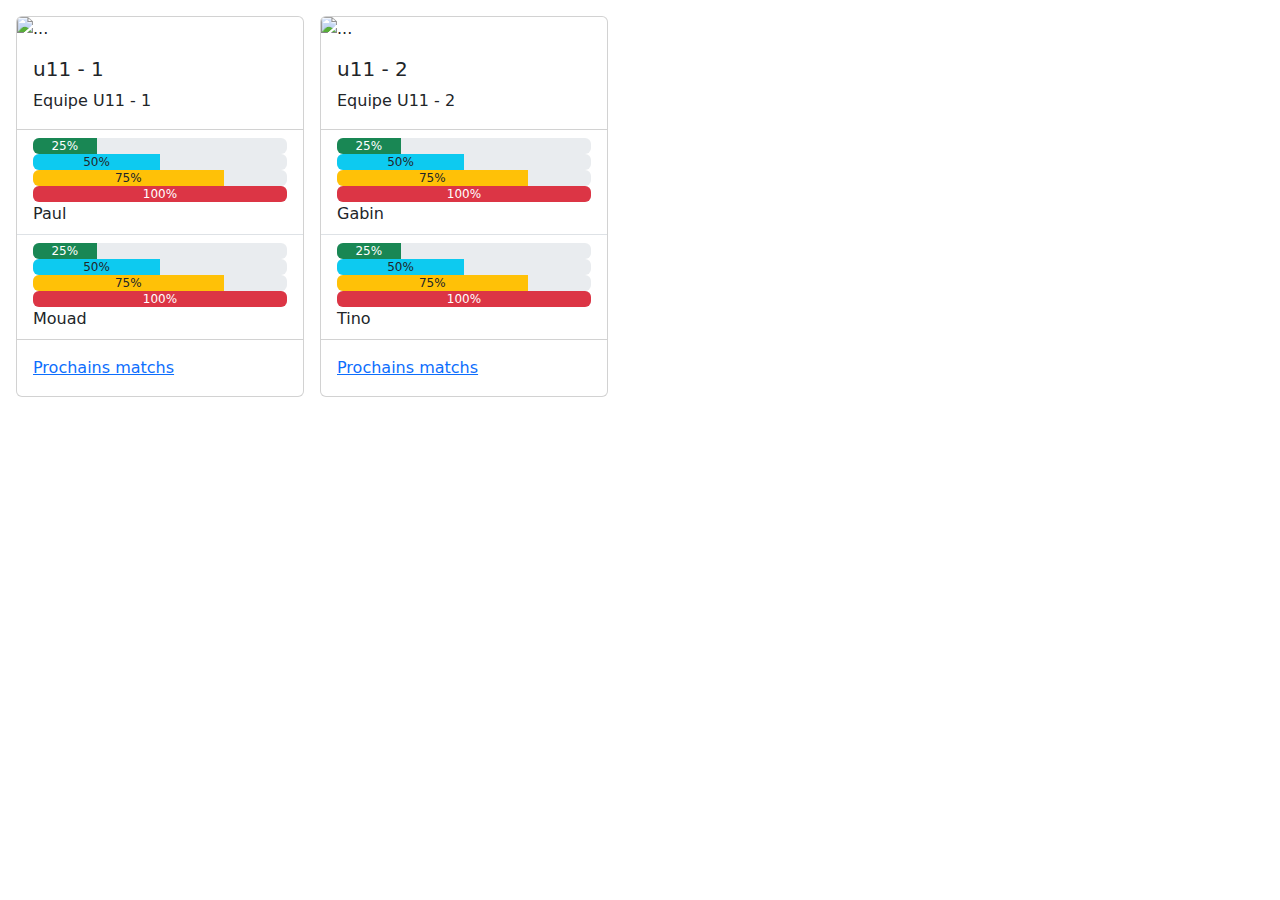
==== index.html @ 0052d552 "first" ====
<!doctype html>
<html lang="fr">
  <head>
    <meta charset="utf-8">
    <meta name="viewport" content="width=device-width, initial-scale=1">
    <title>Hello Coach</title>
      <link href="https://cdn.jsdelivr.net/npm/bootstrap@5.3.3/dist/css/bootstrap.min.css" rel="stylesheet" integrity="sha384-QWTKZyjpPEjISv5WaRU9OFeRpok6YctnYmDr5pNlyT2bRjXh0JMhjY6hW+ALEwIH" crossorigin="anonymous">
  </head>
  <body>
    <section class="team-user d-flex p-2">
      <div class="card m-2" style="width: 18rem;">
        <img src="..." class="card-img-top" alt="...">
        <div class="card-body">
          <h5 class="card-title">u11 - 1</h5>
          <p class="card-text">
            Equipe U11 - 1
          </p>
        
        </div>
        <ul class="list-group list-group-flush">
          <li class="list-group-item">
           
            <div class="progress" role="progressbar" aria-label="Success example" aria-valuenow="25" aria-valuemin="0" aria-valuemax="100">
              <div class="progress-bar bg-success" style="width: 25%">25%</div>
            </div>
            <div class="progress" role="progressbar" aria-label="Info example" aria-valuenow="50" aria-valuemin="0" aria-valuemax="100">
              <div class="progress-bar bg-info text-dark" style="width: 50%">50%</div>
            </div>
            <div class="progress" role="progressbar" aria-label="Warning example" aria-valuenow="75" aria-valuemin="0" aria-valuemax="100">
              <div class="progress-bar bg-warning text-dark" style="width: 75%">75%</div>
            </div>
            <div class="progress" role="progressbar" aria-label="Danger example" aria-valuenow="100" aria-valuemin="0" aria-valuemax="100">
              <div class="progress-bar bg-danger" style="width: 100%">100%</div>
            </div>
            Paul
          </li>
          <li class="list-group-item">
            <div class="progress" role="progressbar" aria-label="Success example" aria-valuenow="25" aria-valuemin="0" aria-valuemax="100">
              <div class="progress-bar bg-success" style="width: 25%">25%</div>
            </div>
            <div class="progress" role="progressbar" aria-label="Info example" aria-valuenow="50" aria-valuemin="0" aria-valuemax="100">
              <div class="progress-bar bg-info text-dark" style="width: 50%">50%</div>
            </div>
            <div class="progress" role="progressbar" aria-label="Warning example" aria-valuenow="75" aria-valuemin="0" aria-valuemax="100">
              <div class="progress-bar bg-warning text-dark" style="width: 75%">75%</div>
            </div>
            <div class="progress" role="progressbar" aria-label="Danger example" aria-valuenow="100" aria-valuemin="0" aria-valuemax="100">
              <div class="progress-bar bg-danger" style="width: 100%">100%</div>
            </div>
            Mouad
          </li>
        </ul>
        <div class="card-body">
          <a href="#" class="card-link">Prochains matchs</a>
        </div>
      </div>
      <div class="card m-2" style="width: 18rem;">
        <img src="..." class="card-img-top" alt="...">
        <div class="card-body">
          <h5 class="card-title">u11 - 2</h5>
          <p class="card-text">
            Equipe U11 - 2
          </p>
        </div>
        <ul class="list-group list-group-flush">
          <li class="list-group-item">
            <div class="progress" role="progressbar" aria-label="Success example" aria-valuenow="25" aria-valuemin="0" aria-valuemax="100">
              <div class="progress-bar bg-success" style="width: 25%">25%</div>
            </div>
            <div class="progress" role="progressbar" aria-label="Info example" aria-valuenow="50" aria-valuemin="0" aria-valuemax="100">
              <div class="progress-bar bg-info text-dark" style="width: 50%">50%</div>
            </div>
            <div class="progress" role="progressbar" aria-label="Warning example" aria-valuenow="75" aria-valuemin="0" aria-valuemax="100">
              <div class="progress-bar bg-warning text-dark" style="width: 75%">75%</div>
            </div>
            <div class="progress" role="progressbar" aria-label="Danger example" aria-valuenow="100" aria-valuemin="0" aria-valuemax="100">
              <div class="progress-bar bg-danger" style="width: 100%">100%</div>
            </div>
            Gabin
          </li>
          <li class="list-group-item">
            <div class="progress" role="progressbar" aria-label="Success example" aria-valuenow="25" aria-valuemin="0" aria-valuemax="100">
              <div class="progress-bar bg-success" style="width: 25%">25%</div>
            </div>
            <div class="progress" role="progressbar" aria-label="Info example" aria-valuenow="50" aria-valuemin="0" aria-valuemax="100">
              <div class="progress-bar bg-info text-dark" style="width: 50%">50%</div>
            </div>
            <div class="progress" role="progressbar" aria-label="Warning example" aria-valuenow="75" aria-valuemin="0" aria-valuemax="100">
              <div class="progress-bar bg-warning text-dark" style="width: 75%">75%</div>
            </div>
            <div class="progress" role="progressbar" aria-label="Danger example" aria-valuenow="100" aria-valuemin="0" aria-valuemax="100">
              <div class="progress-bar bg-danger" style="width: 100%">100%</div>
            </div>
            Tino
          </li>
        </ul>
        <div class="card-body">
          <a href="#" class="card-link">Prochains matchs</a>
        </div>
      </div>

    </section>
      

    <script src="https://cdn.jsdelivr.net/npm/bootstrap@5.3.3/dist/js/bootstrap.bundle.min.js" integrity="sha384-YvpcrYf0tY3lHB60NNkmXc5s9fDVZLESaAA55NDzOxhy9GkcIdslK1eN7N6jIeHz" crossorigin="anonymous"></script>
  </body>
  </body>
</html>
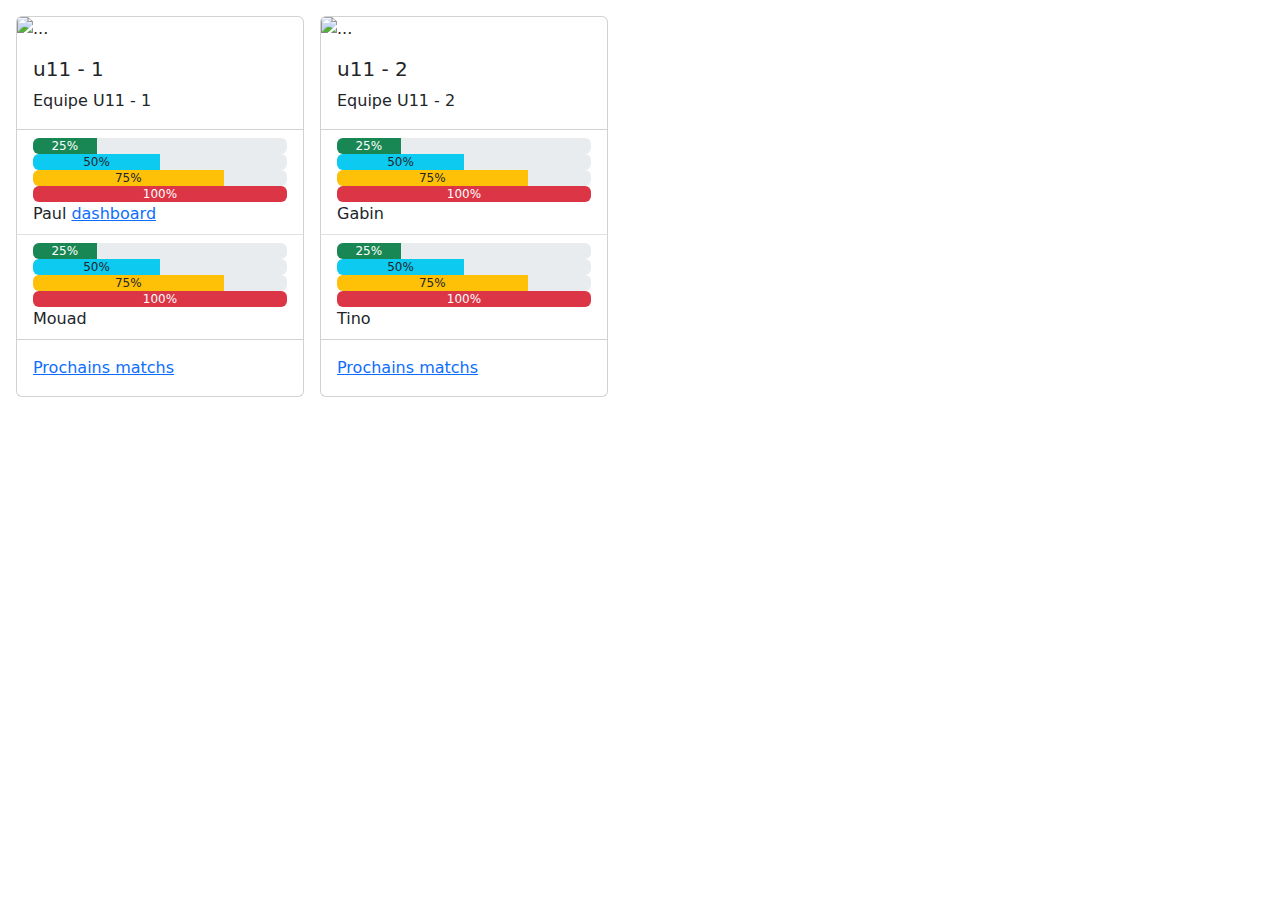
==== commit 09d4ca58: "Add files via upload" ====
--- a/index.html
+++ b/index.html
@@ -1,108 +1,108 @@
-<!doctype html>
-<html lang="fr">
-  <head>
-    <meta charset="utf-8">
-    <meta name="viewport" content="width=device-width, initial-scale=1">
-    <title>Hello Coach</title>
-      <link href="https://cdn.jsdelivr.net/npm/bootstrap@5.3.3/dist/css/bootstrap.min.css" rel="stylesheet" integrity="sha384-QWTKZyjpPEjISv5WaRU9OFeRpok6YctnYmDr5pNlyT2bRjXh0JMhjY6hW+ALEwIH" crossorigin="anonymous">
-  </head>
-  <body>
-    <section class="team-user d-flex p-2">
-      <div class="card m-2" style="width: 18rem;">
-        <img src="..." class="card-img-top" alt="...">
-        <div class="card-body">
-          <h5 class="card-title">u11 - 1</h5>
-          <p class="card-text">
-            Equipe U11 - 1
-          </p>
-        
-        </div>
-        <ul class="list-group list-group-flush">
-          <li class="list-group-item">
-           
-            <div class="progress" role="progressbar" aria-label="Success example" aria-valuenow="25" aria-valuemin="0" aria-valuemax="100">
-              <div class="progress-bar bg-success" style="width: 25%">25%</div>
-            </div>
-            <div class="progress" role="progressbar" aria-label="Info example" aria-valuenow="50" aria-valuemin="0" aria-valuemax="100">
-              <div class="progress-bar bg-info text-dark" style="width: 50%">50%</div>
-            </div>
-            <div class="progress" role="progressbar" aria-label="Warning example" aria-valuenow="75" aria-valuemin="0" aria-valuemax="100">
-              <div class="progress-bar bg-warning text-dark" style="width: 75%">75%</div>
-            </div>
-            <div class="progress" role="progressbar" aria-label="Danger example" aria-valuenow="100" aria-valuemin="0" aria-valuemax="100">
-              <div class="progress-bar bg-danger" style="width: 100%">100%</div>
-            </div>
-            Paul
-          </li>
-          <li class="list-group-item">
-            <div class="progress" role="progressbar" aria-label="Success example" aria-valuenow="25" aria-valuemin="0" aria-valuemax="100">
-              <div class="progress-bar bg-success" style="width: 25%">25%</div>
-            </div>
-            <div class="progress" role="progressbar" aria-label="Info example" aria-valuenow="50" aria-valuemin="0" aria-valuemax="100">
-              <div class="progress-bar bg-info text-dark" style="width: 50%">50%</div>
-            </div>
-            <div class="progress" role="progressbar" aria-label="Warning example" aria-valuenow="75" aria-valuemin="0" aria-valuemax="100">
-              <div class="progress-bar bg-warning text-dark" style="width: 75%">75%</div>
-            </div>
-            <div class="progress" role="progressbar" aria-label="Danger example" aria-valuenow="100" aria-valuemin="0" aria-valuemax="100">
-              <div class="progress-bar bg-danger" style="width: 100%">100%</div>
-            </div>
-            Mouad
-          </li>
-        </ul>
-        <div class="card-body">
-          <a href="#" class="card-link">Prochains matchs</a>
-        </div>
-      </div>
-      <div class="card m-2" style="width: 18rem;">
-        <img src="..." class="card-img-top" alt="...">
-        <div class="card-body">
-          <h5 class="card-title">u11 - 2</h5>
-          <p class="card-text">
-            Equipe U11 - 2
-          </p>
-        </div>
-        <ul class="list-group list-group-flush">
-          <li class="list-group-item">
-            <div class="progress" role="progressbar" aria-label="Success example" aria-valuenow="25" aria-valuemin="0" aria-valuemax="100">
-              <div class="progress-bar bg-success" style="width: 25%">25%</div>
-            </div>
-            <div class="progress" role="progressbar" aria-label="Info example" aria-valuenow="50" aria-valuemin="0" aria-valuemax="100">
-              <div class="progress-bar bg-info text-dark" style="width: 50%">50%</div>
-            </div>
-            <div class="progress" role="progressbar" aria-label="Warning example" aria-valuenow="75" aria-valuemin="0" aria-valuemax="100">
-              <div class="progress-bar bg-warning text-dark" style="width: 75%">75%</div>
-            </div>
-            <div class="progress" role="progressbar" aria-label="Danger example" aria-valuenow="100" aria-valuemin="0" aria-valuemax="100">
-              <div class="progress-bar bg-danger" style="width: 100%">100%</div>
-            </div>
-            Gabin
-          </li>
-          <li class="list-group-item">
-            <div class="progress" role="progressbar" aria-label="Success example" aria-valuenow="25" aria-valuemin="0" aria-valuemax="100">
-              <div class="progress-bar bg-success" style="width: 25%">25%</div>
-            </div>
-            <div class="progress" role="progressbar" aria-label="Info example" aria-valuenow="50" aria-valuemin="0" aria-valuemax="100">
-              <div class="progress-bar bg-info text-dark" style="width: 50%">50%</div>
-            </div>
-            <div class="progress" role="progressbar" aria-label="Warning example" aria-valuenow="75" aria-valuemin="0" aria-valuemax="100">
-              <div class="progress-bar bg-warning text-dark" style="width: 75%">75%</div>
-            </div>
-            <div class="progress" role="progressbar" aria-label="Danger example" aria-valuenow="100" aria-valuemin="0" aria-valuemax="100">
-              <div class="progress-bar bg-danger" style="width: 100%">100%</div>
-            </div>
-            Tino
-          </li>
-        </ul>
-        <div class="card-body">
-          <a href="#" class="card-link">Prochains matchs</a>
-        </div>
-      </div>
-
-    </section>
-      
-
-    <script src="https://cdn.jsdelivr.net/npm/bootstrap@5.3.3/dist/js/bootstrap.bundle.min.js" integrity="sha384-YvpcrYf0tY3lHB60NNkmXc5s9fDVZLESaAA55NDzOxhy9GkcIdslK1eN7N6jIeHz" crossorigin="anonymous"></script>
-  </body>
-  </body>
-</html>
+<!doctype html>
+<html lang="fr">
+  <head>
+    <meta charset="utf-8">
+    <meta name="viewport" content="width=device-width, initial-scale=1">
+    <title>Hello Coach</title>
+      <link href="https://cdn.jsdelivr.net/npm/bootstrap@5.3.3/dist/css/bootstrap.min.css" rel="stylesheet" integrity="sha384-QWTKZyjpPEjISv5WaRU9OFeRpok6YctnYmDr5pNlyT2bRjXh0JMhjY6hW+ALEwIH" crossorigin="anonymous">
+  </head>
+  <body>
+    <section class="team-user d-flex p-2">
+      <div class="card m-2" style="width: 18rem;">
+        <img src="..." class="card-img-top" alt="...">
+        <div class="card-body">
+          <h5 class="card-title">u11 - 1</h5>
+          <p class="card-text">
+            Equipe U11 - 1
+          </p>
+        
+        </div>
+        <ul class="list-group list-group-flush">
+          <li class="list-group-item">
+           
+            <div class="progress" role="progressbar" aria-label="Success example" aria-valuenow="25" aria-valuemin="0" aria-valuemax="100">
+              <div class="progress-bar bg-success" style="width: 25%">25%</div>
+            </div>
+            <div class="progress" role="progressbar" aria-label="Info example" aria-valuenow="50" aria-valuemin="0" aria-valuemax="100">
+              <div class="progress-bar bg-info text-dark" style="width: 50%">50%</div>
+            </div>
+            <div class="progress" role="progressbar" aria-label="Warning example" aria-valuenow="75" aria-valuemin="0" aria-valuemax="100">
+              <div class="progress-bar bg-warning text-dark" style="width: 75%">75%</div>
+            </div>
+            <div class="progress" role="progressbar" aria-label="Danger example" aria-valuenow="100" aria-valuemin="0" aria-valuemax="100">
+              <div class="progress-bar bg-danger" style="width: 100%">100%</div>
+            </div>
+            Paul
+            <a href="./gamer-dashboard.html" class="card-link">dashboard</a>
+          </li>
+          <li class="list-group-item">
+            <div class="progress" role="progressbar" aria-label="Success example" aria-valuenow="25" aria-valuemin="0" aria-valuemax="100">
+              <div class="progress-bar bg-success" style="width: 25%">25%</div>
+            </div>
+            <div class="progress" role="progressbar" aria-label="Info example" aria-valuenow="50" aria-valuemin="0" aria-valuemax="100">
+              <div class="progress-bar bg-info text-dark" style="width: 50%">50%</div>
+            </div>
+            <div class="progress" role="progressbar" aria-label="Warning example" aria-valuenow="75" aria-valuemin="0" aria-valuemax="100">
+              <div class="progress-bar bg-warning text-dark" style="width: 75%">75%</div>
+            </div>
+            <div class="progress" role="progressbar" aria-label="Danger example" aria-valuenow="100" aria-valuemin="0" aria-valuemax="100">
+              <div class="progress-bar bg-danger" style="width: 100%">100%</div>
+            </div>
+            Mouad
+          </li>
+        </ul>
+        <div class="card-body">
+          <a href="#" class="card-link">Prochains matchs</a>
+        </div>
+      </div>
+      <div class="card m-2" style="width: 18rem;">
+        <img src="..." class="card-img-top" alt="...">
+        <div class="card-body">
+          <h5 class="card-title">u11 - 2</h5>
+          <p class="card-text">
+            Equipe U11 - 2
+          </p>
+        </div>
+        <ul class="list-group list-group-flush">
+          <li class="list-group-item">
+            <div class="progress" role="progressbar" aria-label="Success example" aria-valuenow="25" aria-valuemin="0" aria-valuemax="100">
+              <div class="progress-bar bg-success" style="width: 25%">25%</div>
+            </div>
+            <div class="progress" role="progressbar" aria-label="Info example" aria-valuenow="50" aria-valuemin="0" aria-valuemax="100">
+              <div class="progress-bar bg-info text-dark" style="width: 50%">50%</div>
+            </div>
+            <div class="progress" role="progressbar" aria-label="Warning example" aria-valuenow="75" aria-valuemin="0" aria-valuemax="100">
+              <div class="progress-bar bg-warning text-dark" style="width: 75%">75%</div>
+            </div>
+            <div class="progress" role="progressbar" aria-label="Danger example" aria-valuenow="100" aria-valuemin="0" aria-valuemax="100">
+              <div class="progress-bar bg-danger" style="width: 100%">100%</div>
+            </div>
+            Gabin
+          </li>
+          <li class="list-group-item">
+            <div class="progress" role="progressbar" aria-label="Success example" aria-valuenow="25" aria-valuemin="0" aria-valuemax="100">
+              <div class="progress-bar bg-success" style="width: 25%">25%</div>
+            </div>
+            <div class="progress" role="progressbar" aria-label="Info example" aria-valuenow="50" aria-valuemin="0" aria-valuemax="100">
+              <div class="progress-bar bg-info text-dark" style="width: 50%">50%</div>
+            </div>
+            <div class="progress" role="progressbar" aria-label="Warning example" aria-valuenow="75" aria-valuemin="0" aria-valuemax="100">
+              <div class="progress-bar bg-warning text-dark" style="width: 75%">75%</div>
+            </div>
+            <div class="progress" role="progressbar" aria-label="Danger example" aria-valuenow="100" aria-valuemin="0" aria-valuemax="100">
+              <div class="progress-bar bg-danger" style="width: 100%">100%</div>
+            </div>
+            Tino
+          </li>
+        </ul>
+        <div class="card-body">
+          <a href="#" class="card-link">Prochains matchs</a>
+        </div>
+      </div>
+
+    </section>
+      
+
+    <script src="https://cdn.jsdelivr.net/npm/bootstrap@5.3.3/dist/js/bootstrap.bundle.min.js" integrity="sha384-YvpcrYf0tY3lHB60NNkmXc5s9fDVZLESaAA55NDzOxhy9GkcIdslK1eN7N6jIeHz" crossorigin="anonymous"></script>
+  </body>
+</html>
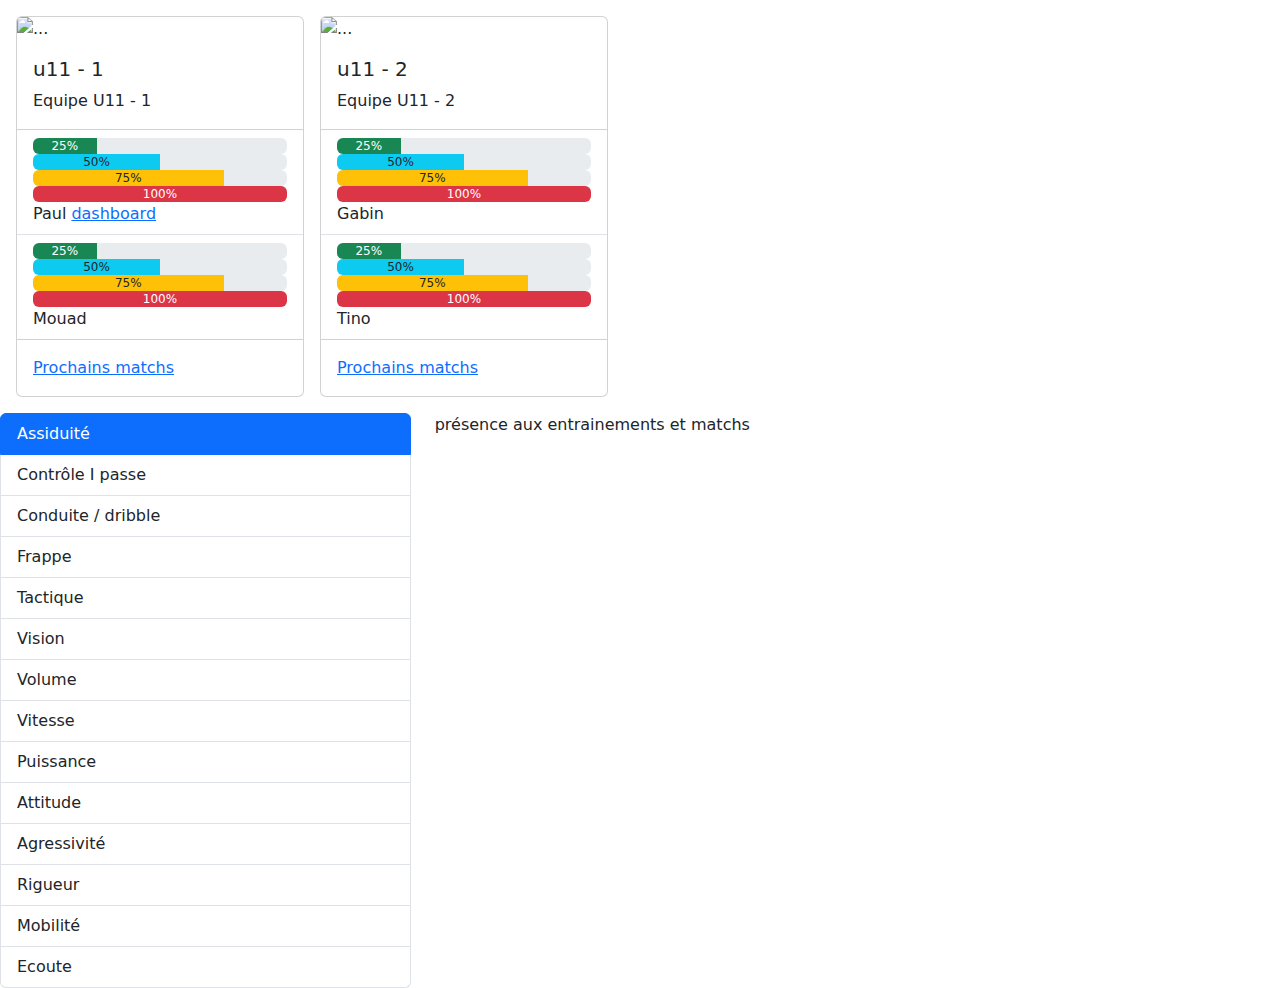
==== commit 9e34d17e: "mise en place des compétences" ====
--- a/index.html
+++ b/index.html
@@ -103,6 +103,48 @@
     </section>
       
 
+    <section class="themes">
+      <div class="row">
+        <div class="col-4">
+          <div class="list-group" id="list-tab" role="tablist">
+            
+            <a class="list-group-item list-group-item-action active" id="list-Assiduite-list" data-bs-toggle="list" href="#list-Assiduite" role="tab" aria-controls="list-home">Assiduité</a>
+            <a class="list-group-item list-group-item-action" id="list-Controlepasse-list" data-bs-toggle="list" href="#list-Controlepasse" role="tab" aria-controls="list-home">Contrôle I passe</a>
+            <a class="list-group-item list-group-item-action" id="list-Conduitedribble-list" data-bs-toggle="list" href="#list-Conduitedribble" role="tab" aria-controls="list-home">Conduite / dribble</a>
+            <a class="list-group-item list-group-item-action" id="list-Frappe-list" data-bs-toggle="list" href="#list-Frappe" role="tab" aria-controls="list-home">Frappe</a>
+            <a class="list-group-item list-group-item-action" id="list-Tactique-list" data-bs-toggle="list" href="#list-Tactique" role="tab" aria-controls="list-home">Tactique</a>
+            <a class="list-group-item list-group-item-action" id="list-Vision-list" data-bs-toggle="list" href="#list-Vision" role="tab" aria-controls="list-home">Vision</a>
+            <a class="list-group-item list-group-item-action" id="list-Volume-list" data-bs-toggle="list" href="#list-Volume" role="tab" aria-controls="list-home">Volume</a>
+            <a class="list-group-item list-group-item-action" id="list-Vitesse-list" data-bs-toggle="list" href="#list-Vitesse" role="tab" aria-controls="list-home">Vitesse</a>
+            <a class="list-group-item list-group-item-action" id="list-Puissance-list" data-bs-toggle="list" href="#list-Puissance" role="tab" aria-controls="list-home">Puissance</a>
+            <a class="list-group-item list-group-item-action" id="list-Attitude-list" data-bs-toggle="list" href="#list-Attitude" role="tab" aria-controls="list-home">Attitude</a>
+            <a class="list-group-item list-group-item-action" id="list-Agressivité-list" data-bs-toggle="list" href="#list-Agressivité" role="tab" aria-controls="list-home">Agressivité</a>
+            <a class="list-group-item list-group-item-action" id="list-Rigueur-list" data-bs-toggle="list" href="#list-Rigueur" role="tab" aria-controls="list-home">Rigueur</a>
+            <a class="list-group-item list-group-item-action" id="list-Mobilité-list" data-bs-toggle="list" href="#list-Mobilité" role="tab" aria-controls="list-home">Mobilité</a>
+            <a class="list-group-item list-group-item-action" id="list-Ecoute-list" data-bs-toggle="list" href="#list-Ecoute" role="tab" aria-controls="list-home">Ecoute</a>
+          </div>
+        </div>
+        <div class="col-8">
+          <div class="tab-content" id="nav-tabContent">
+            <div class="tab-pane fade show active" id="list-Assiduite" role="tabpanel" aria-labelledby="list-Assiduite-list">présence aux entrainements et matchs</div>
+            <div class="tab-pane fade show" id="list-Controlepasse" role="tabpanel" aria-labelledby="list-Controlepasse-list">maitrise du contrôle de balle, de la passe court moyenne, longue.</div>
+            <div class="tab-pane fade show" id="list-Conduitedribble" role="tabpanel" aria-labelledby="list-Conduitedribble-list">maitrise de la conduite de balle et du dribble</div>
+            <div class="tab-pane fade show" id="list-Frappe" role="tabpanel" aria-labelledby="list-Frappe-list">Technique de frappe, puissance, précision, efficacité</div>
+            <div class="tab-pane fade show" id="list-Tactique" role="tabpanel" aria-labelledby="list-Tactique-list">intelligence dans le jeu, les déplacements par rapport au contexte ( poste, déplacements adversaires coéquipiers, zone sur le terrain,...)</div>
+            <div class="tab-pane fade show" id="list-Vision" role="tabpanel" aria-labelledby="list-Vision-list">capacité comme porteur de balle a jouer vite et bien en faisant le bon choix</div>
+            <div class="tab-pane fade show" id="list-Volume" role="tabpanel" aria-labelledby="list-Volume-list">capacité a enchaîner les efforts sur le long terme</div>
+            <div class="tab-pane fade show" id="list-Vitesse" role="tabpanel" aria-labelledby="list-Vitesse-list">Vitesse / vivacité sans ballon et avec ballon (dribble / conduite)</div>
+            <div class="tab-pane fade show" id="list-Puissance" role="tabpanel" aria-labelledby="list-Puissance-list">Résistance aux impacts dans les duels</div>
+            <div class="tab-pane fade show" id="list-Attitude" role="tabpanel" aria-labelledby="list-Attitude-list">vie dans le groupe, respect des camarades, acceptation du résultat, des remarques</div>
+            <div class="tab-pane fade show" id="list-Agressivité" role="tabpanel" aria-labelledby="list-Agressivité-list">capacité a s'imposer dans les duels, a ne rien lacher</div>
+            <div class="tab-pane fade show" id="list-Rigueur" role="tabpanel" aria-labelledby="list-Rigueur-list">respect des consignes, implication dans les apprentissages, sérieux</div>
+            <div class="tab-pane fade show" id="list-Mobilité" role="tabpanel" aria-labelledby="list-Mobilité-list">capacité a se rendre disponible comme NPB</div>
+            <div class="tab-pane fade show" id="list-Ecoute" role="tabpanel" aria-labelledby="list-Ecoute-list">Ecouter les consignes et les conseils, reflex ion sur son jeu</div>
+          </div>
+        </div>
+      </div>
+    </section>
+
     <script src="https://cdn.jsdelivr.net/npm/bootstrap@5.3.3/dist/js/bootstrap.bundle.min.js" integrity="sha384-YvpcrYf0tY3lHB60NNkmXc5s9fDVZLESaAA55NDzOxhy9GkcIdslK1eN7N6jIeHz" crossorigin="anonymous"></script>
   </body>
 </html>
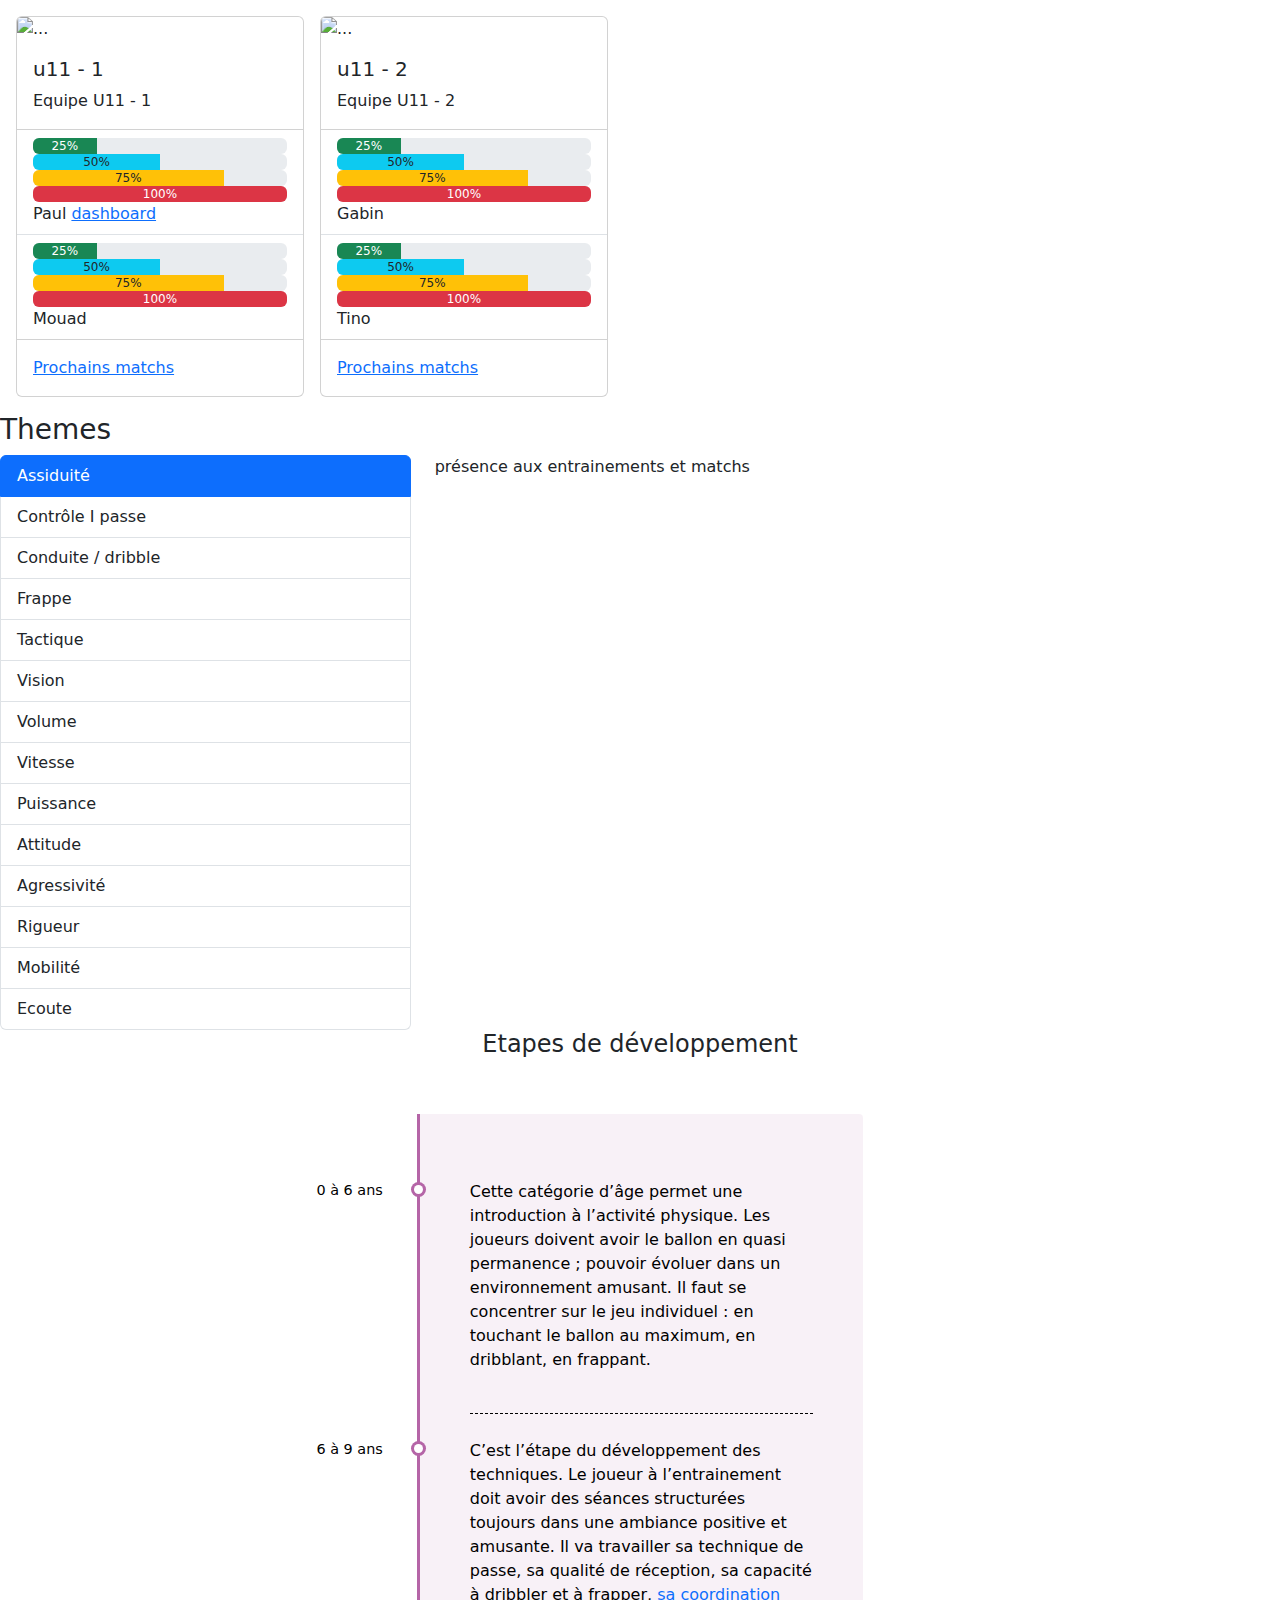
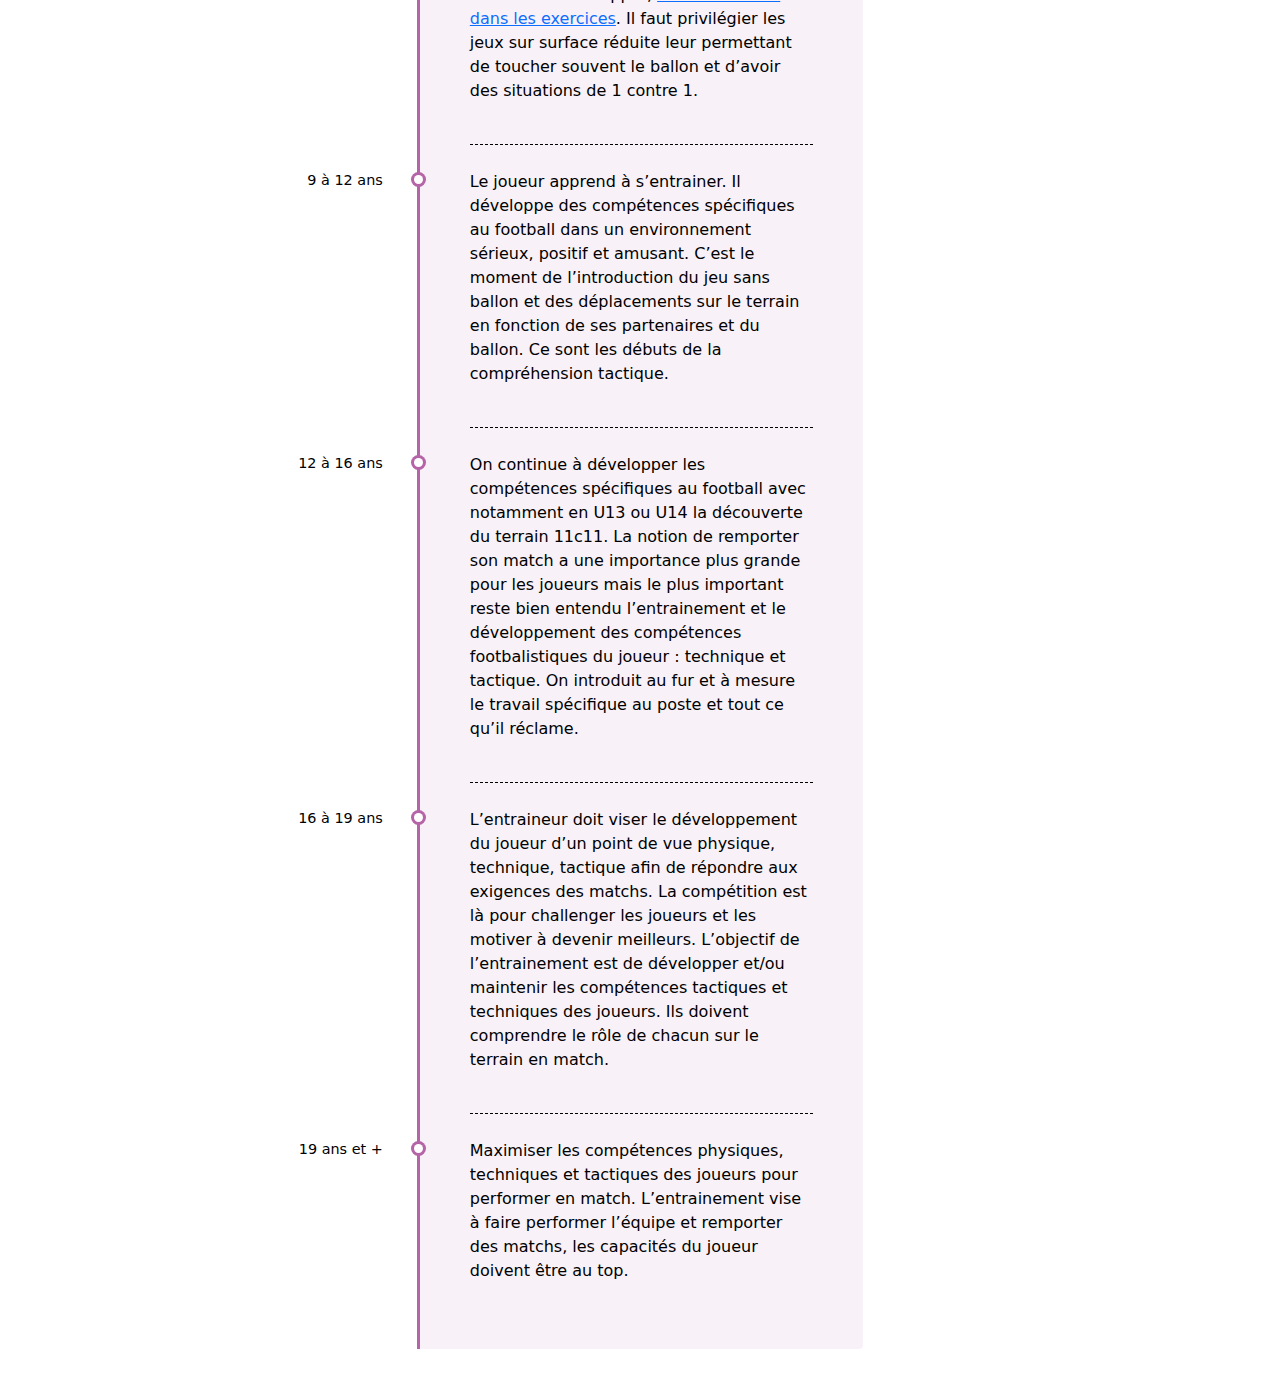
==== commit e71fb98b: "etapes de développement" ====
--- a/index.html
+++ b/index.html
@@ -4,7 +4,11 @@
     <meta charset="utf-8">
     <meta name="viewport" content="width=device-width, initial-scale=1">
     <title>Hello Coach</title>
-      <link href="https://cdn.jsdelivr.net/npm/bootstrap@5.3.3/dist/css/bootstrap.min.css" rel="stylesheet" integrity="sha384-QWTKZyjpPEjISv5WaRU9OFeRpok6YctnYmDr5pNlyT2bRjXh0JMhjY6hW+ALEwIH" crossorigin="anonymous">
+    <link href="https://cdn.jsdelivr.net/npm/bootstrap@5.3.3/dist/css/bootstrap.min.css" rel="stylesheet" integrity="sha384-QWTKZyjpPEjISv5WaRU9OFeRpok6YctnYmDr5pNlyT2bRjXh0JMhjY6hW+ALEwIH" crossorigin="anonymous">
+    <link href="css/style.css" rel="stylesheet">
+    <link rel="preconnect" href="https://fonts.googleapis.com">
+    <link rel="preconnect" href="https://fonts.gstatic.com" crossorigin>
+    <link href="https://fonts.googleapis.com/css2?family=Dancing+Script:wght@400;500;700&display=swap" rel="stylesheet">
   </head>
   <body>
     <section class="team-user d-flex p-2">
@@ -15,7 +19,6 @@
           <p class="card-text">
             Equipe U11 - 1
           </p>
-        
         </div>
         <ul class="list-group list-group-flush">
           <li class="list-group-item">
@@ -104,6 +107,7 @@
       
 
     <section class="themes">
+      <h3>Themes</h3>
       <div class="row">
         <div class="col-4">
           <div class="list-group" id="list-tab" role="tablist">
@@ -145,6 +149,21 @@
       </div>
     </section>
 
+    <section class="themes">
+      <h2 id="main-event">Etapes de développement</h2>
+      <section class="container py-5" id="timeline-event">
+          <div class="row">
+              <div class="col-md-12">
+                  <div>
+                      <ul class="timeline-1 text-black" id="events">
+                      </ul>
+                  </div>
+              </div>
+          </div>
+      </section>
+    </section>
+
     <script src="https://cdn.jsdelivr.net/npm/bootstrap@5.3.3/dist/js/bootstrap.bundle.min.js" integrity="sha384-YvpcrYf0tY3lHB60NNkmXc5s9fDVZLESaAA55NDzOxhy9GkcIdslK1eN7N6jIeHz" crossorigin="anonymous"></script>
+    <script src="script/index.js"></script>
   </body>
 </html>
--- a/css/style.css
+++ b/css/style.css
@@ -0,0 +1,147 @@
+
+
+.timeline-1 {
+    border-left: 3px solid #b565a7;
+    border-bottom-right-radius: 4px;
+    border-top-right-radius: 4px;
+    background: rgba(177, 99, 163, 0.09);
+    margin: 0 auto;
+    position: relative;
+    padding: 50px;
+    list-style: none;
+    text-align: left;
+    max-width: 40%;
+}
+
+@media (max-width: 767px) {
+    .timeline-1 {
+        max-width: 98%;
+        padding: 25px;
+    }
+}
+
+.timeline-1 .event {
+    border-bottom: 1px dashed #000;
+    padding-bottom: 25px;
+    margin-bottom: 25px;
+    position: relative;
+}
+
+@media (max-width: 767px) {
+    .timeline-1 .event {
+        padding-top: 30px;
+    }
+}
+
+.timeline-1 .event:last-of-type {
+    padding-bottom: 0;
+    margin-bottom: 0;
+    border: none;
+}
+
+.timeline-1 .event:before,
+.timeline-1 .event:after {
+    position: absolute;
+    display: block;
+    top: 0;
+}
+
+.timeline-1 .event:before {
+    left: -207px;
+    content: attr(data-pointer);
+    text-align: right;
+    font-size: 0.9em;
+    min-width: 120px;
+}
+
+@media (max-width: 767px) {
+    .timeline-1 .event:before {
+        left: 0px !important;
+        text-align: left;
+    }
+}
+
+.timeline-1 .event:after {
+    -webkit-box-shadow: 0 0 0 3px #b565a7;
+    box-shadow: 0 0 0 3px #b565a7;
+    left: -55.8px;
+    background: #fff;
+    border-radius: 50%;
+    height: 9px;
+    width: 9px;
+    content: "";
+    top: 5px;
+}
+
+@media (max-width: 767px) {
+    .timeline-1 .event:after {
+        left: -31.8px;
+    }
+
+    .timeline-1 .active h4 {
+        padding-top: 1.5em;
+    }
+}
+
+h4 {
+    color: #b565a7;
+    font-weight: bold;
+    font-size: x-large;
+}
+
+#title {
+    font-family: "Sacramento", Arial, serif;
+}
+
+.timeline-1 .active:after {
+    background: #b565a7;
+}
+
+.timeline-1 .active {
+    font-size: xxx-large;
+    animation-duration: 2s;
+    animation-name: clignoter;
+    animation-iteration-count: infinite;
+    transition: none;
+}
+
+.timeline-1 .active h4 {
+    font-size: xx-large;
+}
+
+#main-event {
+    font-size: x-large;
+    text-align: center;
+}
+
+@keyframes clignoter {
+    0% {
+        opacity: 1;
+    }
+
+    40% {
+        opacity: 0;
+    }
+
+    100% {
+        opacity: 1;
+    }
+}
+
+.guess-event {
+    margin-bottom: 10px;
+    font-size: xx-large ;
+    text-transform: capitalize;
+    color: #582900;
+}
+
+.nav {
+    display: block;
+    text-align: center;
+}
+
+.nav a {
+    text-decoration: wavy;
+    color: #b565a7;
+    font-weight: bold;
+}
